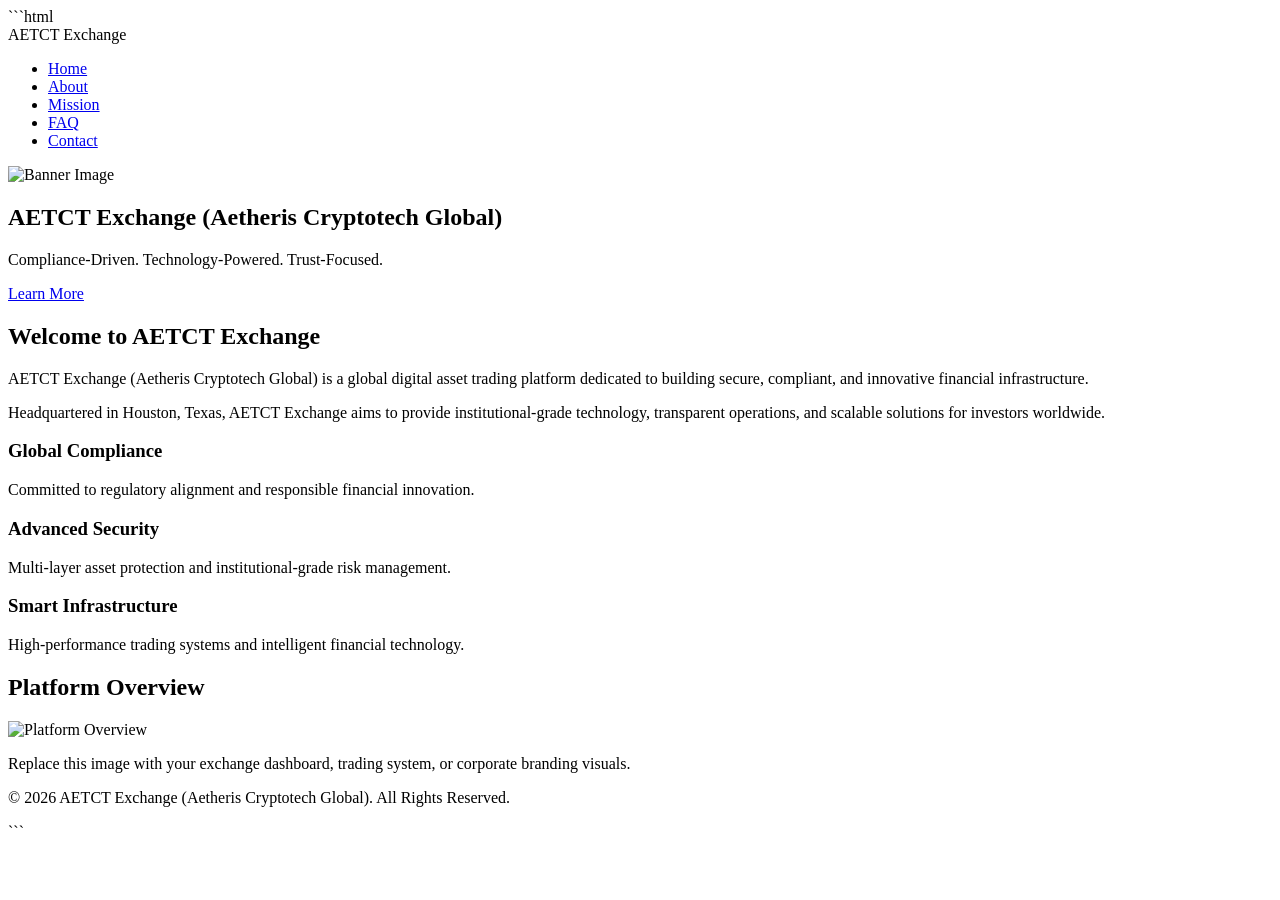
==== index.html @ 671f58b3 "Create index.html" ====
```html
<!DOCTYPE html>
<html lang="en">
<head>
<meta charset="UTF-8">
<meta name="viewport" content="width=device-width, initial-scale=1.0">
<title>AETCT Exchange (Aetheris Cryptotech Global)</title>

<meta name="description" content="AETCT Exchange (Aetheris Cryptotech Global) is a global digital asset trading platform focused on compliance, security and innovation.">

<meta name="keywords" content="AETCT Exchange, Aetheris Cryptotech Global, Digital Asset Trading, Crypto Exchange, Blockchain, Compliance">

<link rel="stylesheet" href="css/style.css">
</head>

<body>

<header>
<div class="container">
<div class="logo">AETCT Exchange</div>

<nav>
<ul>
<li><a href="index.html">Home</a></li>
<li><a href="about.html">About</a></li>
<li><a href="mission.html">Mission</a></li>
<li><a href="faq.html">FAQ</a></li>
<li><a href="contact.html">Contact</a></li>
</ul>
</nav>
</div>
</header>

<section class="hero">
<img src="images/banner.jpg" alt="Banner Image">

<div class="hero-content">
<h1>AETCT Exchange (Aetheris Cryptotech Global)</h1>
<p>Compliance-Driven. Technology-Powered. Trust-Focused.</p>

<a href="about.html" class="btn">Learn More</a>
</div>
</section>

<section class="section">
<div class="container">

<h2>Welcome to AETCT Exchange</h2>

<p>
AETCT Exchange (Aetheris Cryptotech Global) is a global digital asset trading platform dedicated to building secure, compliant, and innovative financial infrastructure.
</p>

<p>
Headquartered in Houston, Texas, AETCT Exchange aims to provide institutional-grade technology, transparent operations, and scalable solutions for investors worldwide.
</p>

</div>
</section>

<section class="features">

<div class="feature-box">
<h3>Global Compliance</h3>
<p>Committed to regulatory alignment and responsible financial innovation.</p>
</div>

<div class="feature-box">
<h3>Advanced Security</h3>
<p>Multi-layer asset protection and institutional-grade risk management.</p>
</div>

<div class="feature-box">
<h3>Smart Infrastructure</h3>
<p>High-performance trading systems and intelligent financial technology.</p>
</div>

</section>

<section class="image-section">

<h2>Platform Overview</h2>

<img src="images/home-overview.jpg" alt="Platform Overview">

<p>
Replace this image with your exchange dashboard, trading system, or corporate branding visuals.
</p>

</section>

<footer>
<p>© 2026 AETCT Exchange (Aetheris Cryptotech Global). All Rights Reserved.</p>
</footer>

</body>
</html>
```
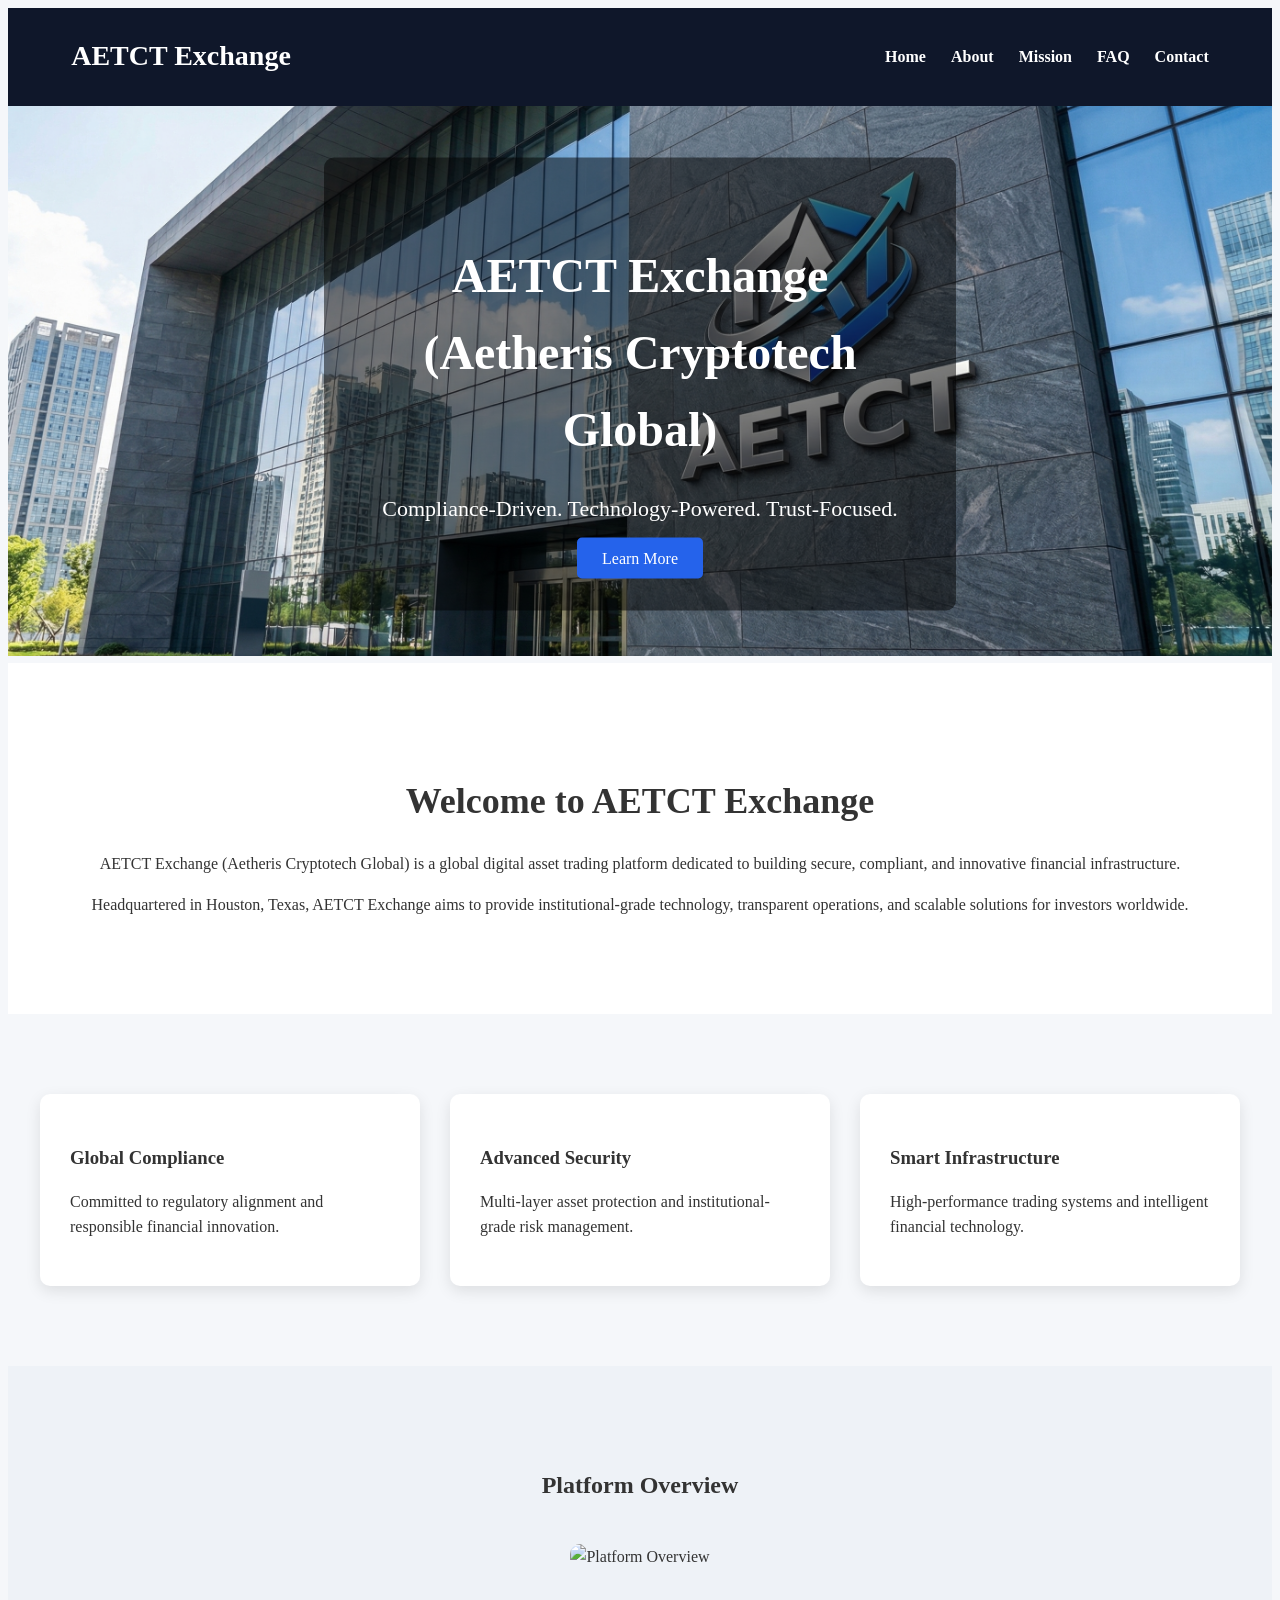
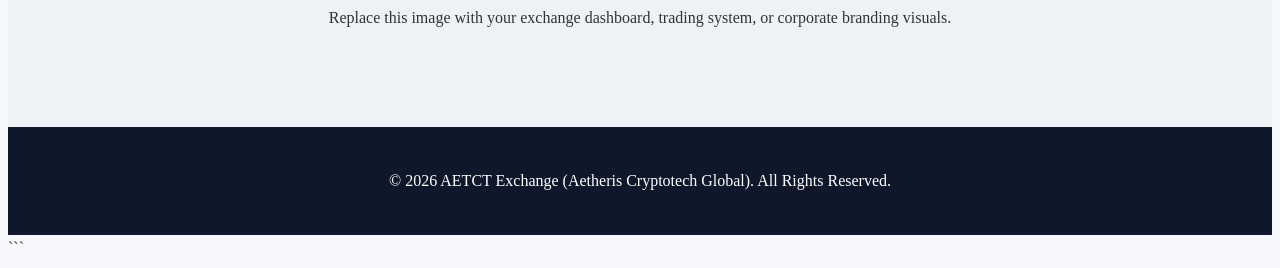
==== commit 6bc87529: "Update index.html" ====
--- a/index.html
+++ b/index.html
@@ -1,4 +1,3 @@
-```html
 <!DOCTYPE html>
 <html lang="en">
 <head>
@@ -81,7 +80,7 @@
 
 <h2>Platform Overview</h2>
 
-<img src="images/home-overview.jpg" alt="Platform Overview">
+<img src="https://substackcdn.com/image/fetch/$s_!cEIx!,f_auto,q_auto:good,fl_progressive:steep/https%3A%2F%2Fsubstack-post-media.s3.amazonaws.com%2Fpublic%2Fimages%2F1d8fc367-9205-4555-af92-d7c28762d32e_1024x1024.png" alt="Platform Overview">
 
 <p>
 Replace this image with your exchange dashboard, trading system, or corporate branding visuals.
--- a/css/style.css
+++ b/css/style.css
@@ -0,0 +1,165 @@
+```css
+*{
+margin:0;
+padding:0;
+box-sizing:border-box;
+font-family:Arial, Helvetica, sans-serif;
+}
+
+body{
+background:#f5f7fa;
+color:#333;
+line-height:1.6;
+}
+
+.container{
+width:90%;
+max-width:1200px;
+margin:auto;
+}
+
+header{
+background:#0f172a;
+padding:20px 0;
+}
+
+.logo{
+color:#fff;
+font-size:28px;
+font-weight:bold;
+}
+
+header .container{
+display:flex;
+justify-content:space-between;
+align-items:center;
+}
+
+nav ul{
+display:flex;
+list-style:none;
+}
+
+nav ul li{
+margin-left:25px;
+}
+
+nav ul li a{
+color:white;
+text-decoration:none;
+font-weight:bold;
+}
+
+.hero{
+position:relative;
+}
+
+.hero img{
+width:100%;
+height:550px;
+object-fit:cover;
+}
+
+.hero-content{
+position:absolute;
+top:50%;
+left:50%;
+transform:translate(-50%,-50%);
+text-align:center;
+color:white;
+background:rgba(0,0,0,.5);
+padding:40px;
+border-radius:10px;
+}
+
+.hero-content h1{
+font-size:48px;
+margin-bottom:20px;
+}
+
+.hero-content p{
+font-size:22px;
+margin-bottom:20px;
+}
+
+.btn{
+background:#2563eb;
+padding:12px 25px;
+color:white;
+text-decoration:none;
+border-radius:5px;
+}
+
+.section{
+padding:80px 20px;
+text-align:center;
+background:white;
+}
+
+.section h2{
+margin-bottom:20px;
+font-size:36px;
+}
+
+.features{
+display:flex;
+justify-content:center;
+gap:30px;
+padding:80px 20px;
+flex-wrap:wrap;
+}
+
+.feature-box{
+background:white;
+padding:30px;
+border-radius:10px;
+width:320px;
+box-shadow:0 5px 15px rgba(0,0,0,.1);
+}
+
+.feature-box h3{
+margin-bottom:15px;
+}
+
+.image-section{
+padding:80px 20px;
+text-align:center;
+background:#eef2f7;
+}
+
+.image-section img{
+max-width:100%;
+height:auto;
+margin:20px 0;
+border-radius:10px;
+}
+
+footer{
+background:#0f172a;
+color:white;
+text-align:center;
+padding:25px;
+}
+
+@media(max-width:768px){
+
+header .container{
+flex-direction:column;
+}
+
+nav ul{
+margin-top:15px;
+flex-wrap:wrap;
+justify-content:center;
+}
+
+.hero-content h1{
+font-size:32px;
+}
+
+.hero-content p{
+font-size:18px;
+}
+
+}
+```
